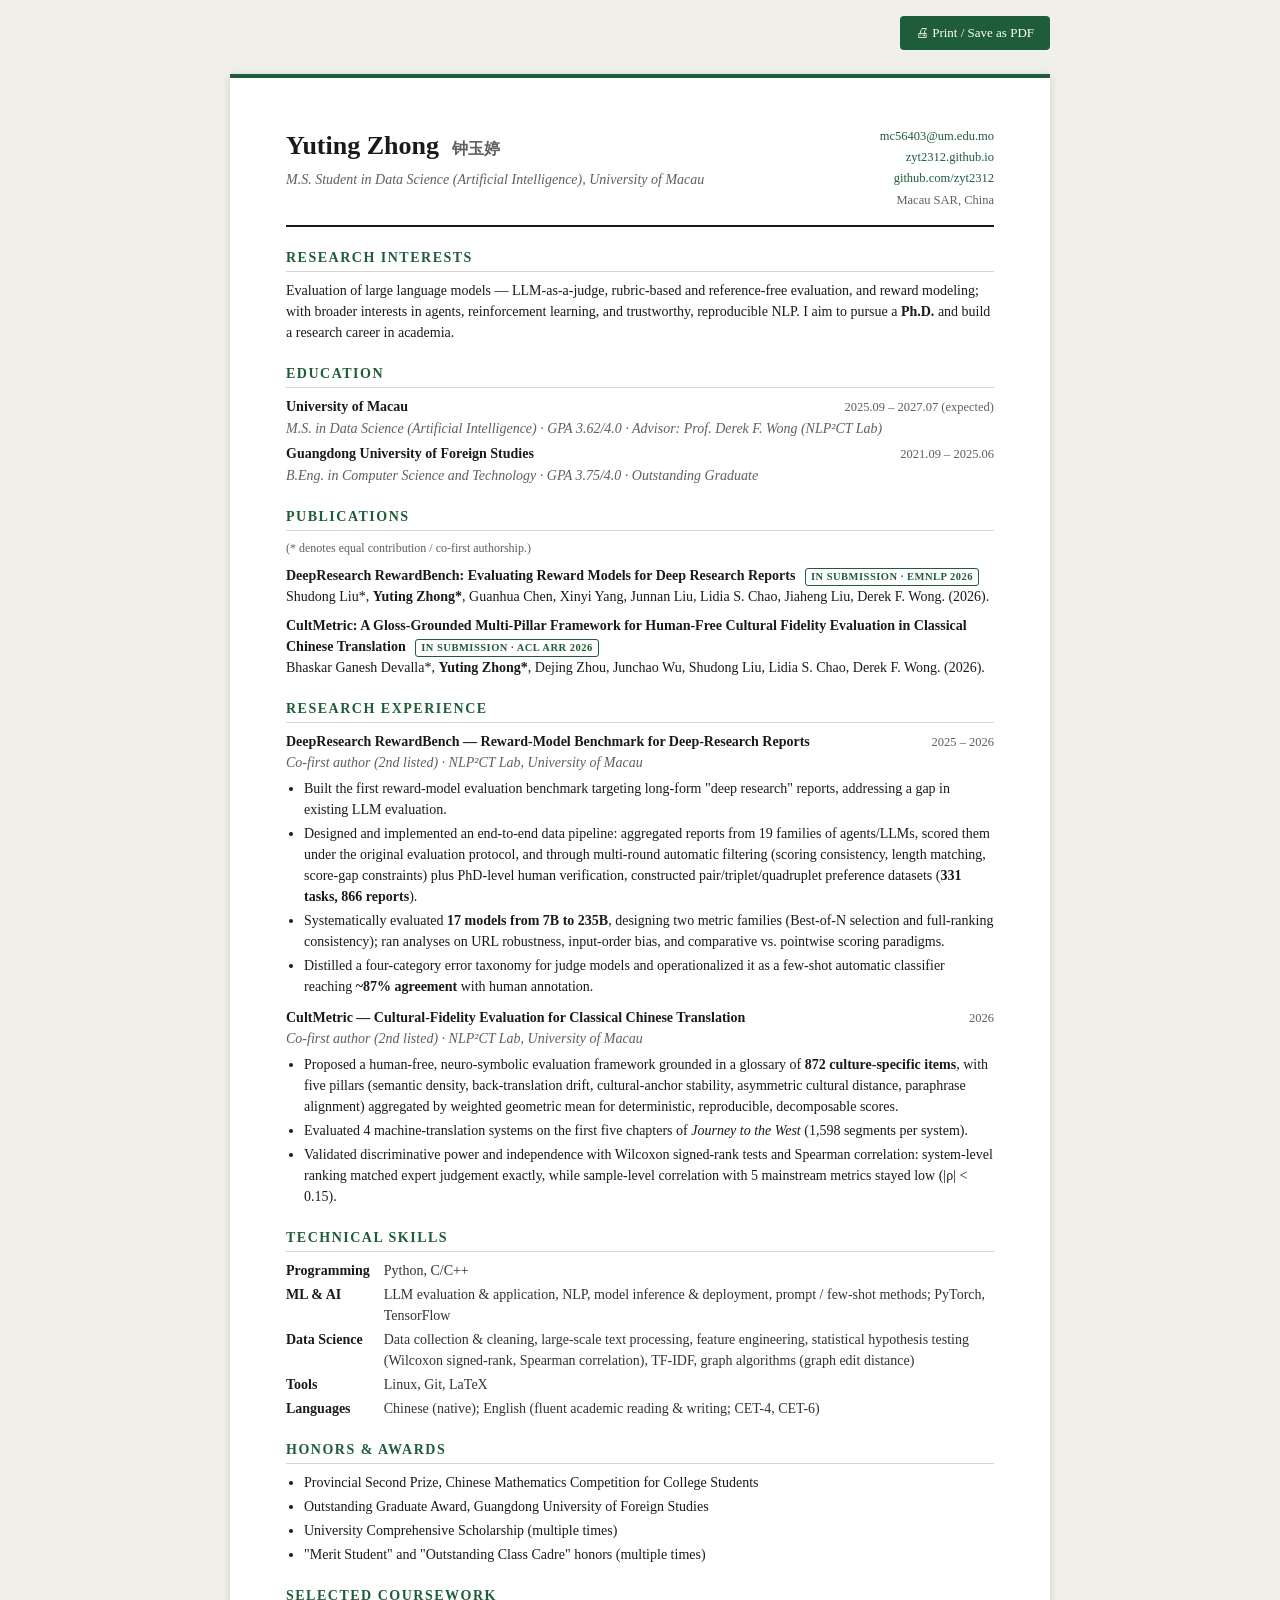
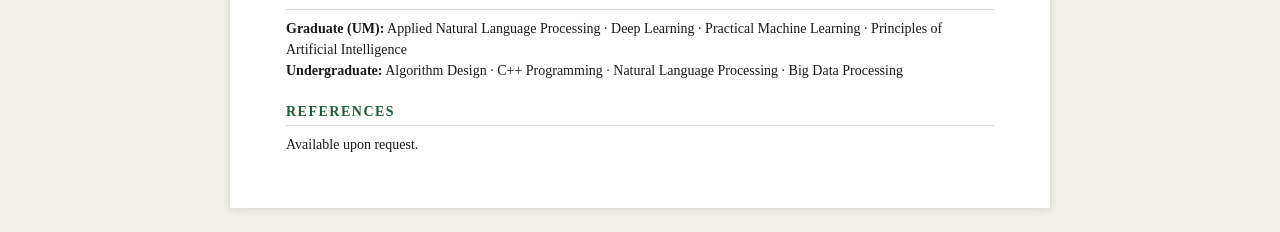
==== cv.html @ 1bb2ecb9 "Add academic CV page; enrich homepage with detailed research, honors, co-first authorship Co-Authore" ====
<!DOCTYPE html>
<html lang="en">
<head>
  <meta charset="UTF-8" />
  <meta name="viewport" content="width=device-width, initial-scale=1.0" />
  <title>Yuting Zhong — Curriculum Vitae</title>
  <style>
    :root{
      --ink:#1a1a1a; --muted:#5f5f5f; --accent:#1f5c3a; --rule:#d9d6cf; --bg:#ffffff;
    }
    *{box-sizing:border-box;}
    body{
      margin:0; background:#f0efe9; color:var(--ink);
      font-family:"Iowan Old Style","Palatino Linotype",Palatino,Georgia,"Songti SC",serif;
      line-height:1.5; font-size:14px;
    }
    .page{
      max-width:820px; margin:24px auto; background:var(--bg);
      padding:48px 56px; box-shadow:0 1px 8px rgba(0,0,0,.12);
      border-top:4px solid var(--accent);
    }
    /* print toolbar */
    .toolbar{max-width:820px; margin:16px auto 0; text-align:right;}
    .toolbar button{
      font:inherit; font-size:13px; cursor:pointer; background:var(--accent); color:#fff;
      border:0; border-radius:4px; padding:.45rem 1rem;
    }
    /* header */
    header{display:flex; justify-content:space-between; align-items:flex-start; gap:1rem;
           border-bottom:2px solid var(--ink); padding-bottom:14px; margin-bottom:18px;}
    h1{margin:0; font-size:26px; font-weight:600;}
    h1 .cn{font-size:16px; color:var(--muted); margin-left:.4rem;}
    .subtitle{margin:4px 0 0; color:var(--muted); font-style:italic;}
    .contact{text-align:right; font-size:12.5px; color:var(--muted); line-height:1.7; white-space:nowrap;}
    .contact a{color:var(--accent); text-decoration:none;}
    /* sections */
    h2{font-size:14px; letter-spacing:1.5px; text-transform:uppercase; color:var(--accent);
       margin:20px 0 8px; padding-bottom:3px; border-bottom:1px solid var(--rule);}
    .row{display:flex; justify-content:space-between; gap:1rem; align-items:baseline;}
    .row .date{color:var(--muted); font-size:12.5px; white-space:nowrap;}
    .inst{font-weight:600;}
    .sub{color:var(--muted); font-style:italic; margin:1px 0 4px;}
    ul{margin:5px 0 10px; padding-left:18px;}
    li{margin:3px 0;}
    .role{font-style:italic; color:var(--muted);}
    p{margin:5px 0;}
    .pub{margin:8px 0;}
    .pub .ptitle{font-weight:600;}
    .tag{display:inline-block; font-size:10.5px; letter-spacing:.5px; text-transform:uppercase;
         color:var(--accent); border:1px solid var(--accent); border-radius:3px; padding:0 5px; margin-left:6px;}
    .note{font-size:12px; color:var(--muted);}
    dl.skills{display:grid; grid-template-columns:max-content 1fr; gap:3px 14px; margin:6px 0;}
    dl.skills dt{font-weight:600;}
    dl.skills dd{margin:0; color:#333;}
    @media print{
      body{background:#fff;}
      .toolbar{display:none;}
      .page{box-shadow:none; margin:0; max-width:none; padding:0 6mm;}
      @page{margin:14mm;}
      a{color:var(--ink); text-decoration:none;}
    }
  </style>
</head>
<body>

  <div class="toolbar">
    <button onclick="window.print()">🖨 Print / Save as PDF</button>
  </div>

  <div class="page">

    <header>
      <div>
        <h1>Yuting Zhong <span class="cn">钟玉婷</span></h1>
        <p class="subtitle">M.S. Student in Data Science (Artificial Intelligence), University of Macau</p>
      </div>
      <div class="contact">
        <a href="mailto:mc56403@um.edu.mo">mc56403@um.edu.mo</a><br/>
        <a href="https://zyt2312.github.io">zyt2312.github.io</a><br/>
        <a href="https://github.com/zyt2312">github.com/zyt2312</a><br/>
        Macau SAR, China
      </div>
    </header>

    <h2>Research Interests</h2>
    <p>
      Evaluation of large language models — LLM-as-a-judge, rubric-based and reference-free
      evaluation, and reward modeling; with broader interests in agents, reinforcement learning,
      and trustworthy, reproducible NLP. I aim to pursue a <strong>Ph.D.</strong> and build a
      research career in academia.
    </p>

    <h2>Education</h2>
    <div class="row">
      <span class="inst">University of Macau</span>
      <span class="date">2025.09 – 2027.07 (expected)</span>
    </div>
    <div class="sub">M.S. in Data Science (Artificial Intelligence) · GPA 3.62/4.0 · Advisor: Prof. Derek F. Wong (NLP²CT Lab)</div>
    <div class="row">
      <span class="inst">Guangdong University of Foreign Studies</span>
      <span class="date">2021.09 – 2025.06</span>
    </div>
    <div class="sub">B.Eng. in Computer Science and Technology · GPA 3.75/4.0 · Outstanding Graduate</div>

    <h2>Publications</h2>
    <p class="note">(* denotes equal contribution / co-first authorship.)</p>
    <div class="pub">
      <div class="ptitle">DeepResearch RewardBench: Evaluating Reward Models for Deep Research Reports <span class="tag">In submission · EMNLP 2026</span></div>
      <div>Shudong Liu*, <strong>Yuting Zhong*</strong>, Guanhua Chen, Xinyi Yang, Junnan Liu, Lidia S. Chao, Jiaheng Liu, Derek F. Wong. (2026).</div>
    </div>
    <div class="pub">
      <div class="ptitle">CultMetric: A Gloss-Grounded Multi-Pillar Framework for Human-Free Cultural Fidelity Evaluation in Classical Chinese Translation <span class="tag">In submission · ACL ARR 2026</span></div>
      <div>Bhaskar Ganesh Devalla*, <strong>Yuting Zhong*</strong>, Dejing Zhou, Junchao Wu, Shudong Liu, Lidia S. Chao, Derek F. Wong. (2026).</div>
    </div>

    <h2>Research Experience</h2>

    <div class="row">
      <span class="inst">DeepResearch RewardBench — Reward-Model Benchmark for Deep-Research Reports</span>
      <span class="date">2025 – 2026</span>
    </div>
    <div class="role">Co-first author (2nd listed) · NLP²CT Lab, University of Macau</div>
    <ul>
      <li>Built the first reward-model evaluation benchmark targeting long-form "deep research" reports, addressing a gap in existing LLM evaluation.</li>
      <li>Designed and implemented an end-to-end data pipeline: aggregated reports from 19 families of agents/LLMs, scored them under the original evaluation protocol, and through multi-round automatic filtering (scoring consistency, length matching, score-gap constraints) plus PhD-level human verification, constructed pair/triplet/quadruplet preference datasets (<strong>331 tasks, 866 reports</strong>).</li>
      <li>Systematically evaluated <strong>17 models from 7B to 235B</strong>, designing two metric families (Best-of-N selection and full-ranking consistency); ran analyses on URL robustness, input-order bias, and comparative vs. pointwise scoring paradigms.</li>
      <li>Distilled a four-category error taxonomy for judge models and operationalized it as a few-shot automatic classifier reaching <strong>~87% agreement</strong> with human annotation.</li>
    </ul>

    <div class="row">
      <span class="inst">CultMetric — Cultural-Fidelity Evaluation for Classical Chinese Translation</span>
      <span class="date">2026</span>
    </div>
    <div class="role">Co-first author (2nd listed) · NLP²CT Lab, University of Macau</div>
    <ul>
      <li>Proposed a human-free, neuro-symbolic evaluation framework grounded in a glossary of <strong>872 culture-specific items</strong>, with five pillars (semantic density, back-translation drift, cultural-anchor stability, asymmetric cultural distance, paraphrase alignment) aggregated by weighted geometric mean for deterministic, reproducible, decomposable scores.</li>
      <li>Evaluated 4 machine-translation systems on the first five chapters of <em>Journey to the West</em> (1,598 segments per system).</li>
      <li>Validated discriminative power and independence with Wilcoxon signed-rank tests and Spearman correlation: system-level ranking matched expert judgement exactly, while sample-level correlation with 5 mainstream metrics stayed low (|ρ| &lt; 0.15).</li>
    </ul>

    <h2>Technical Skills</h2>
    <dl class="skills">
      <dt>Programming</dt><dd>Python, C/C++</dd>
      <dt>ML &amp; AI</dt><dd>LLM evaluation &amp; application, NLP, model inference &amp; deployment, prompt / few-shot methods; PyTorch, TensorFlow</dd>
      <dt>Data Science</dt><dd>Data collection &amp; cleaning, large-scale text processing, feature engineering, statistical hypothesis testing (Wilcoxon signed-rank, Spearman correlation), TF-IDF, graph algorithms (graph edit distance)</dd>
      <dt>Tools</dt><dd>Linux, Git, LaTeX</dd>
      <dt>Languages</dt><dd>Chinese (native); English (fluent academic reading &amp; writing; CET-4, CET-6)</dd>
    </dl>

    <h2>Honors &amp; Awards</h2>
    <ul>
      <li>Provincial Second Prize, Chinese Mathematics Competition for College Students</li>
      <li>Outstanding Graduate Award, Guangdong University of Foreign Studies</li>
      <li>University Comprehensive Scholarship (multiple times)</li>
      <li>"Merit Student" and "Outstanding Class Cadre" honors (multiple times)</li>
    </ul>

    <h2>Selected Coursework</h2>
    <p>
      <strong>Graduate (UM):</strong> Applied Natural Language Processing · Deep Learning · Practical Machine Learning · Principles of Artificial Intelligence<br/>
      <strong>Undergraduate:</strong> Algorithm Design · C++ Programming · Natural Language Processing · Big Data Processing
    </p>

    <h2>References</h2>
    <p>Available upon request.</p>

  </div>
</body>
</html>
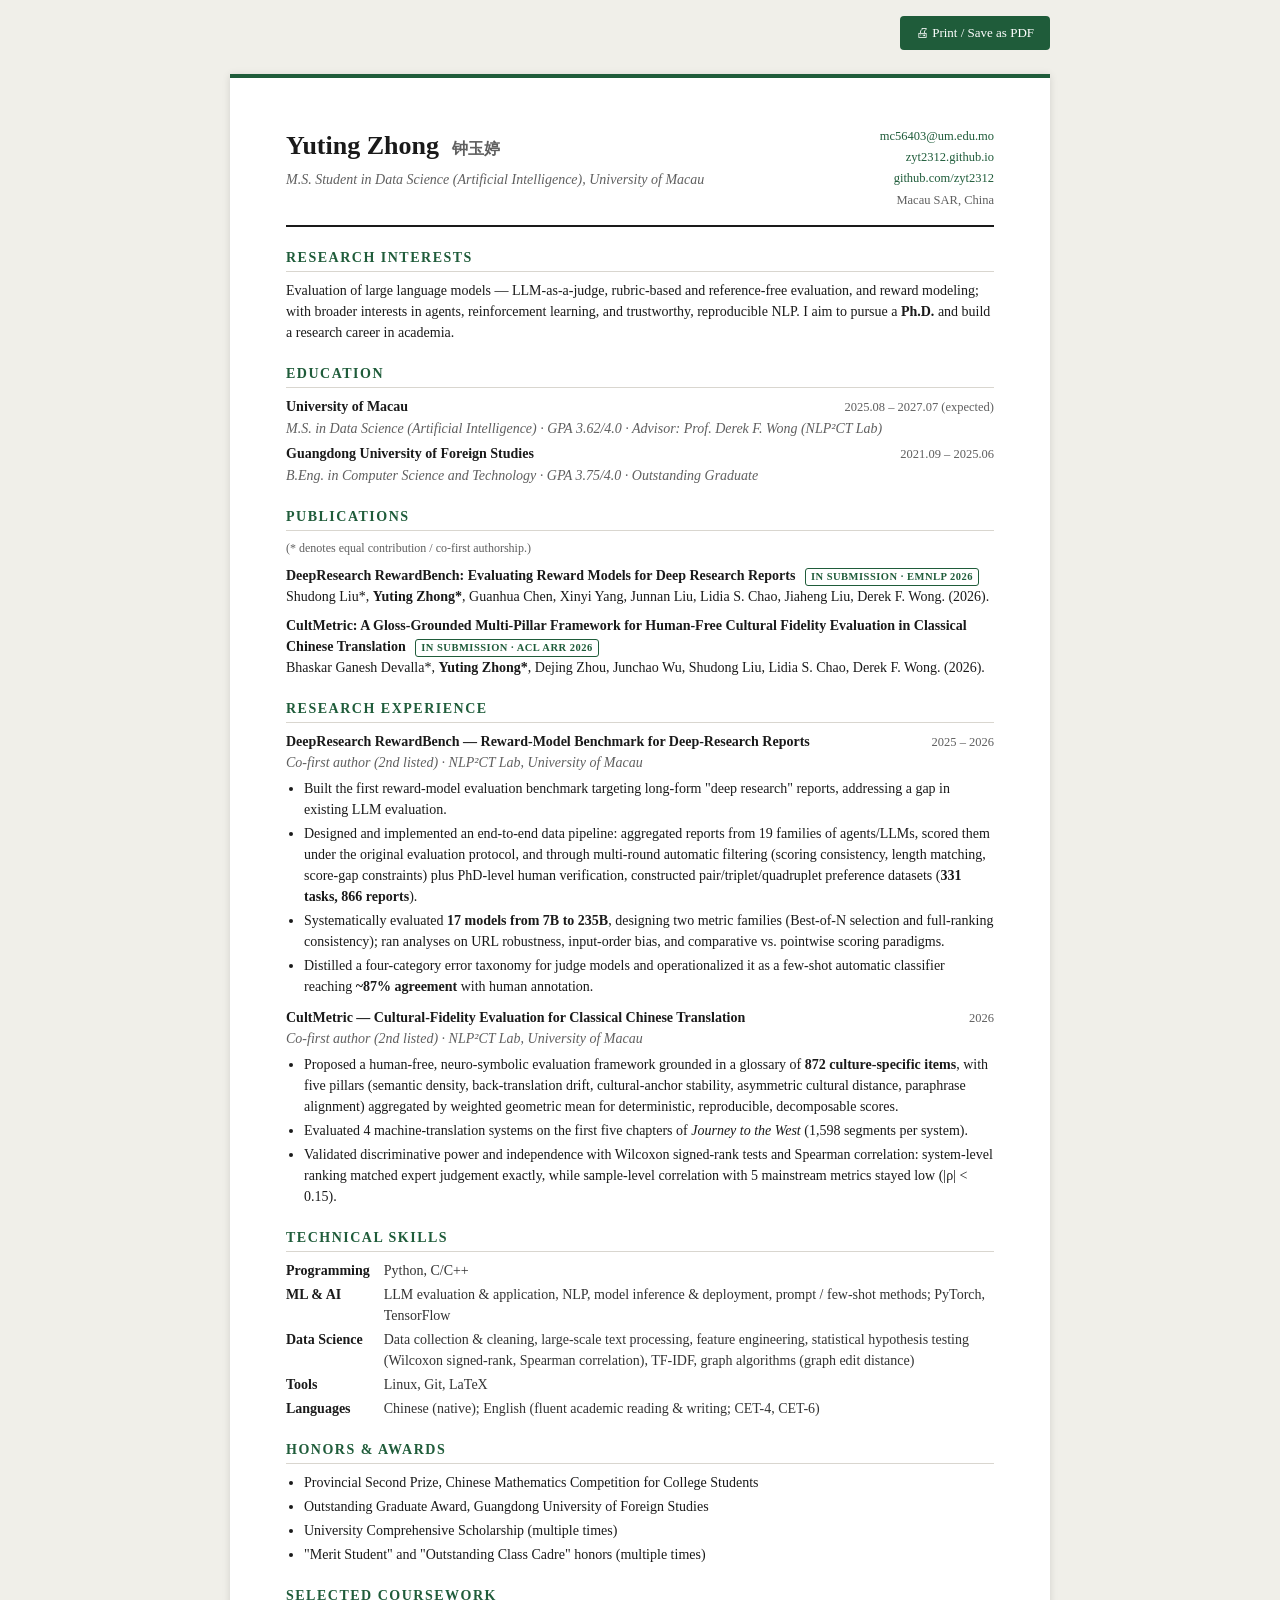
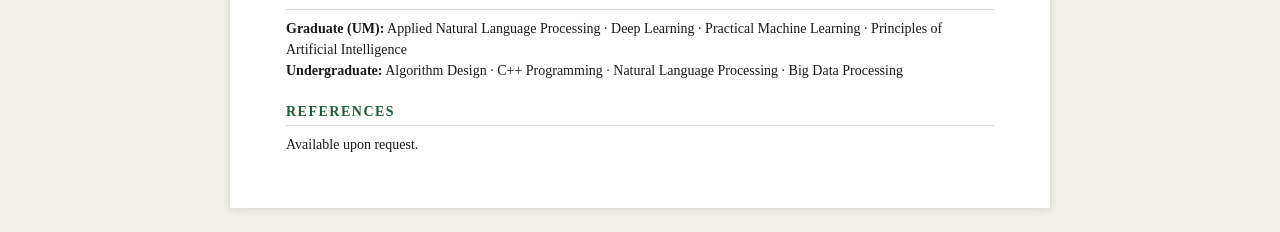
==== commit c8ab535d: "Unify MSc start to 2025.08; use Chinese mentor name in zh About Co-Authored-By: Claude Opus 4.8 <nor" ====
--- a/cv.html
+++ b/cv.html
@@ -93,7 +93,7 @@
     <h2>Education</h2>
     <div class="row">
       <span class="inst">University of Macau</span>
-      <span class="date">2025.09 – 2027.07 (expected)</span>
+      <span class="date">2025.08 – 2027.07 (expected)</span>
     </div>
     <div class="sub">M.S. in Data Science (Artificial Intelligence) · GPA 3.62/4.0 · Advisor: Prof. Derek F. Wong (NLP²CT Lab)</div>
     <div class="row">
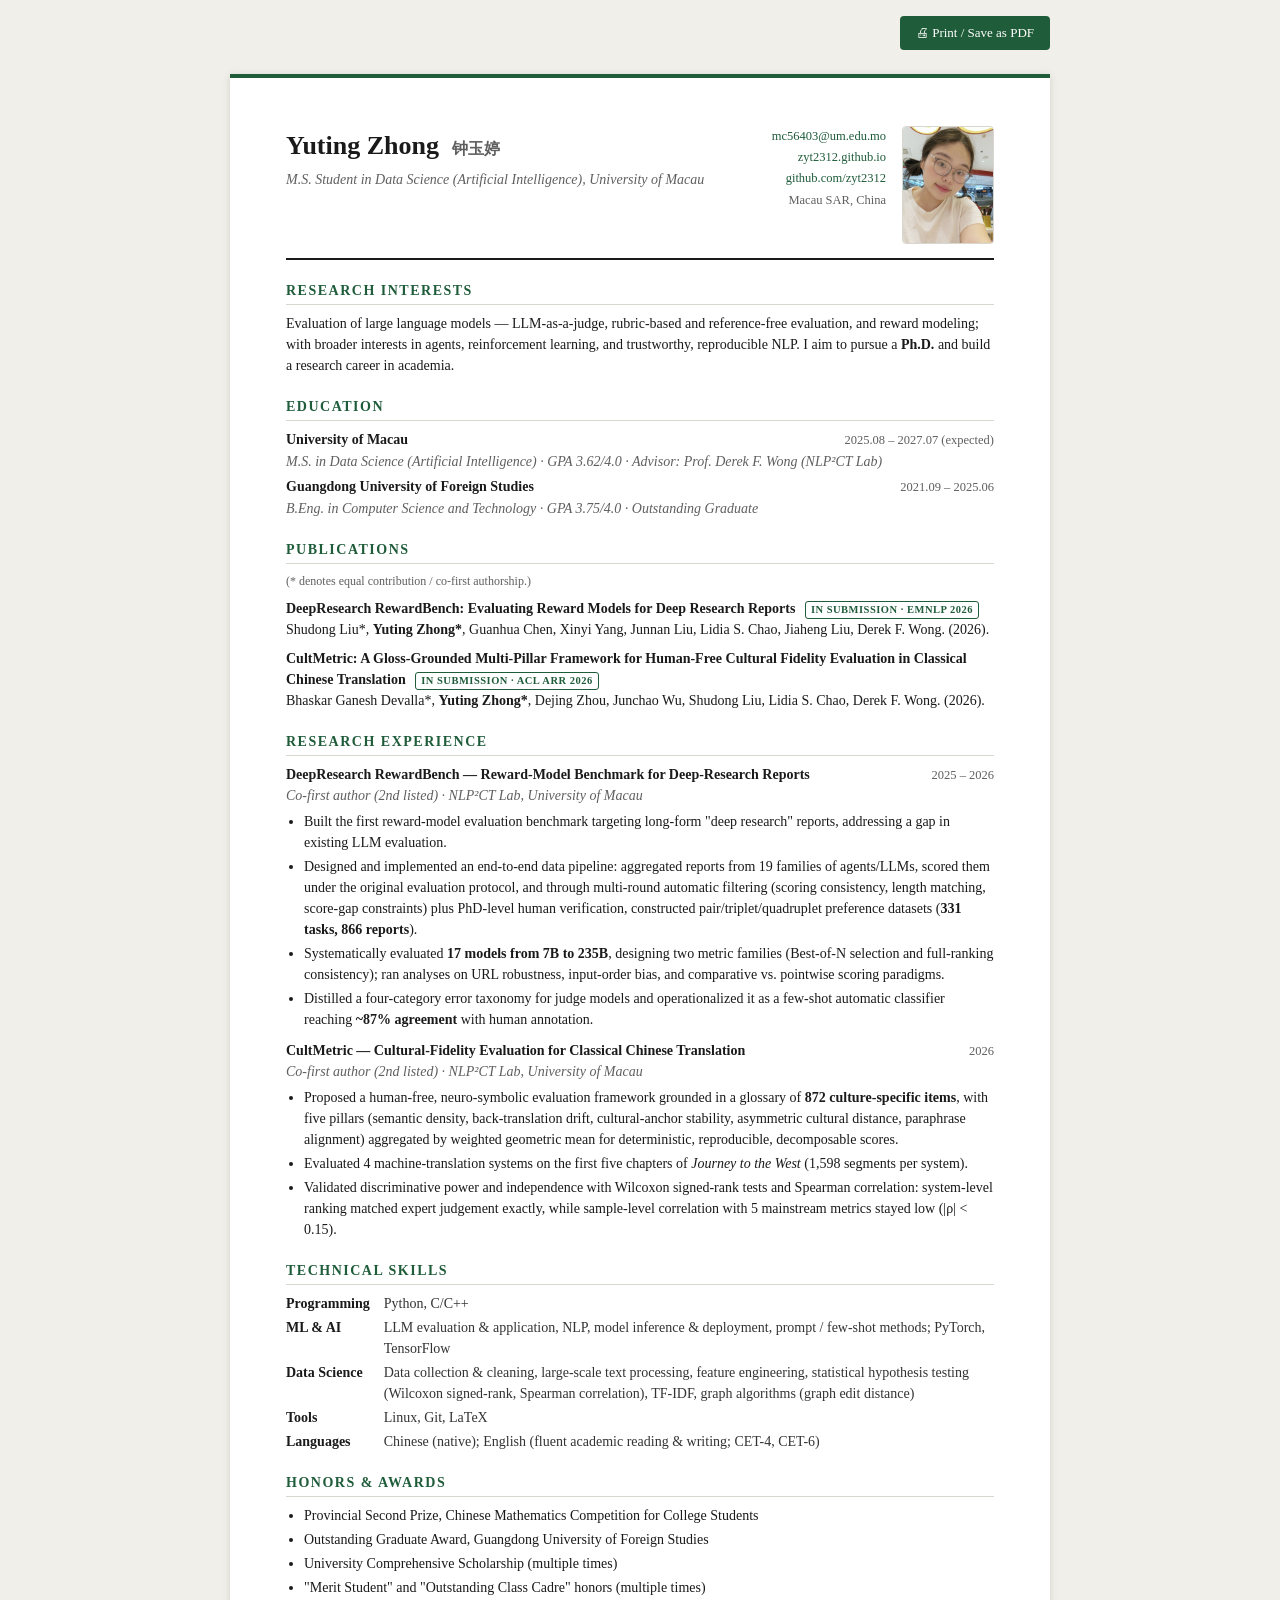
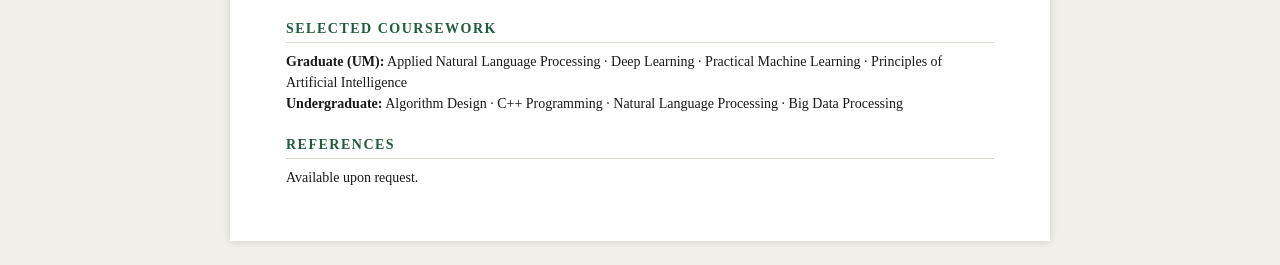
==== commit f8e74cb6: "Add photo to CV header Co-Authored-By: Claude Opus 4.8 <noreply@anthropic.com>" ====
--- a/cv.html
+++ b/cv.html
@@ -33,6 +33,8 @@
     .subtitle{margin:4px 0 0; color:var(--muted); font-style:italic;}
     .contact{text-align:right; font-size:12.5px; color:var(--muted); line-height:1.7; white-space:nowrap;}
     .contact a{color:var(--accent); text-decoration:none;}
+    .cv-photo{width:92px; height:118px; object-fit:cover; object-position:center 20%;
+              border-radius:4px; border:1px solid var(--rule); flex-shrink:0;}
     /* sections */
     h2{font-size:14px; letter-spacing:1.5px; text-transform:uppercase; color:var(--accent);
        margin:20px 0 8px; padding-bottom:3px; border-bottom:1px solid var(--rule);}
@@ -70,7 +72,7 @@
   <div class="page">
 
     <header>
-      <div>
+      <div style="flex:1">
         <h1>Yuting Zhong <span class="cn">钟玉婷</span></h1>
         <p class="subtitle">M.S. Student in Data Science (Artificial Intelligence), University of Macau</p>
       </div>
@@ -80,6 +82,7 @@
         <a href="https://github.com/zyt2312">github.com/zyt2312</a><br/>
         Macau SAR, China
       </div>
+      <img class="cv-photo" src="images/1.jpg" alt="Yuting Zhong" />
     </header>
 
     <h2>Research Interests</h2>
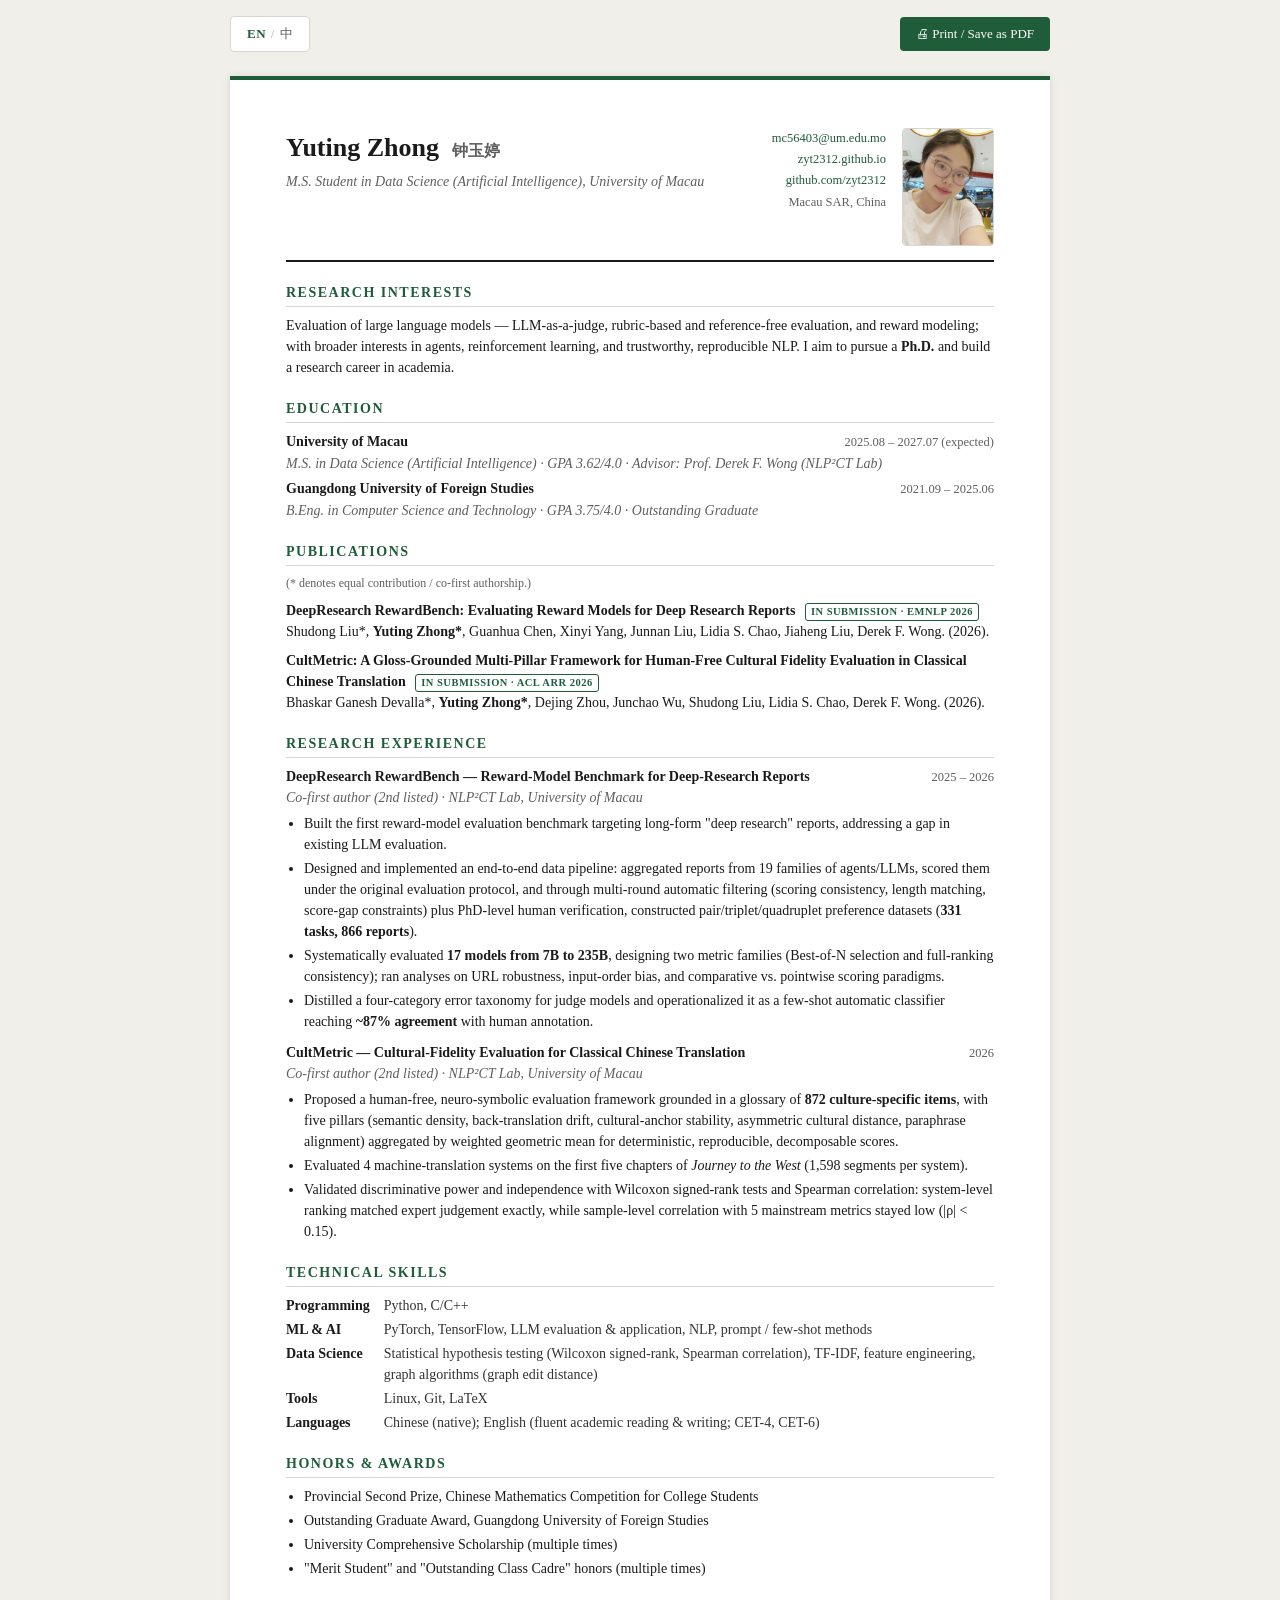
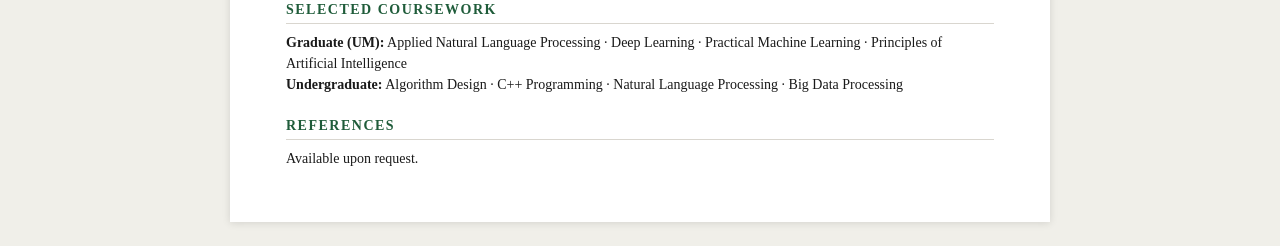
==== commit aed7eea1: "Make CV bilingual (EN/中), synced with site language Co-Authored-By: Claude Opus 4.8 <noreply@anthrop" ====
--- a/cv.html
+++ b/cv.html
@@ -3,7 +3,7 @@
 <head>
   <meta charset="UTF-8" />
   <meta name="viewport" content="width=device-width, initial-scale=1.0" />
-  <title>Yuting Zhong — Curriculum Vitae</title>
+  <title>Yuting Zhong 钟玉婷 — Curriculum Vitae</title>
   <style>
     :root{
       --ink:#1a1a1a; --muted:#5f5f5f; --accent:#1f5c3a; --rule:#d9d6cf; --bg:#ffffff;
@@ -14,17 +14,25 @@
       font-family:"Iowan Old Style","Palatino Linotype",Palatino,Georgia,"Songti SC",serif;
       line-height:1.5; font-size:14px;
     }
+    /* bilingual visibility */
+    body.lang-en .zh{display:none !important;}
+    body.lang-zh .en{display:none !important;}
+    .zh{font-family:"Songti SC","STSong","Noto Serif CJK SC",Georgia,serif;}
+
     .page{
       max-width:820px; margin:24px auto; background:var(--bg);
       padding:48px 56px; box-shadow:0 1px 8px rgba(0,0,0,.12);
       border-top:4px solid var(--accent);
     }
-    /* print toolbar */
-    .toolbar{max-width:820px; margin:16px auto 0; text-align:right;}
-    .toolbar button{
-      font:inherit; font-size:13px; cursor:pointer; background:var(--accent); color:#fff;
-      border:0; border-radius:4px; padding:.45rem 1rem;
-    }
+    /* toolbar */
+    .toolbar{max-width:820px; margin:16px auto 0; display:flex; justify-content:space-between; align-items:center;}
+    .toolbar button{font:inherit; font-size:13px; cursor:pointer; border-radius:4px; padding:.45rem 1rem; border:0;}
+    #print-btn{background:var(--accent); color:#fff;}
+    #lang-btn{background:#fff; color:var(--muted); border:1px solid var(--rule); letter-spacing:.5px;}
+    #lang-btn:hover{border-color:var(--accent); color:var(--accent);}
+    body.lang-en #lang-btn .opt-en, body.lang-zh #lang-btn .opt-zh{color:var(--accent); font-weight:600;}
+    #lang-btn .sep{margin:0 .3rem; opacity:.5;}
+
     /* header */
     header{display:flex; justify-content:space-between; align-items:flex-start; gap:1rem;
            border-bottom:2px solid var(--ink); padding-bottom:14px; margin-bottom:18px;}
@@ -63,10 +71,15 @@
     }
   </style>
 </head>
-<body>
+<body class="lang-en">
 
   <div class="toolbar">
-    <button onclick="window.print()">🖨 Print / Save as PDF</button>
+    <button id="lang-btn" type="button" aria-label="Switch language">
+      <span class="opt opt-en">EN</span><span class="sep">/</span><span class="opt opt-zh">中</span>
+    </button>
+    <button id="print-btn" onclick="window.print()">
+      <span class="en">🖨 Print / Save as PDF</span><span class="zh">🖨 打印 / 另存为 PDF</span>
+    </button>
   </div>
 
   <div class="page">
@@ -74,99 +87,163 @@
     <header>
       <div style="flex:1">
         <h1>Yuting Zhong <span class="cn">钟玉婷</span></h1>
-        <p class="subtitle">M.S. Student in Data Science (Artificial Intelligence), University of Macau</p>
+        <p class="subtitle">
+          <span class="en">M.S. Student in Data Science (Artificial Intelligence), University of Macau</span>
+          <span class="zh">澳门大学 · 数据科学(人工智能应用方向)硕士研究生</span>
+        </p>
       </div>
       <div class="contact">
         <a href="mailto:mc56403@um.edu.mo">mc56403@um.edu.mo</a><br/>
         <a href="https://zyt2312.github.io">zyt2312.github.io</a><br/>
         <a href="https://github.com/zyt2312">github.com/zyt2312</a><br/>
-        Macau SAR, China
+        <span class="en">Macau SAR, China</span><span class="zh">中国澳门特别行政区</span>
       </div>
       <img class="cv-photo" src="images/1.jpg" alt="Yuting Zhong" />
     </header>
 
-    <h2>Research Interests</h2>
-    <p>
+    <h2><span class="en">Research Interests</span><span class="zh">研究兴趣</span></h2>
+    <p class="en">
       Evaluation of large language models — LLM-as-a-judge, rubric-based and reference-free
       evaluation, and reward modeling; with broader interests in agents, reinforcement learning,
       and trustworthy, reproducible NLP. I aim to pursue a <strong>Ph.D.</strong> and build a
       research career in academia.
     </p>
-
-    <h2>Education</h2>
-    <div class="row">
-      <span class="inst">University of Macau</span>
-      <span class="date">2025.08 – 2027.07 (expected)</span>
-    </div>
-    <div class="sub">M.S. in Data Science (Artificial Intelligence) · GPA 3.62/4.0 · Advisor: Prof. Derek F. Wong (NLP²CT Lab)</div>
-    <div class="row">
-      <span class="inst">Guangdong University of Foreign Studies</span>
+    <p class="zh">
+      大语言模型评测 —— LLM-as-a-judge、基于评分细则与无参考评测、奖励模型;并对智能体、
+      强化学习以及可信、可复现的自然语言处理有广泛兴趣。我希望攻读<strong>博士学位</strong>,
+      在学术界长期从事研究。
+    </p>
+
+    <h2><span class="en">Education</span><span class="zh">教育背景</span></h2>
+    <div class="row">
+      <span class="inst"><span class="en">University of Macau</span><span class="zh">澳门大学</span></span>
+      <span class="date">2025.08 – 2027.07 <span class="en">(expected)</span><span class="zh">(预计)</span></span>
+    </div>
+    <div class="sub">
+      <span class="en">M.S. in Data Science (Artificial Intelligence) · GPA 3.62/4.0 · Advisor: Prof. Derek F. Wong (NLP²CT Lab)</span>
+      <span class="zh">理学硕士 · 数据科学(人工智能应用方向) · GPA 3.62/4.0 · 导师:Derek F. Wong 教授(NLP²CT 实验室)</span>
+    </div>
+    <div class="row">
+      <span class="inst"><span class="en">Guangdong University of Foreign Studies</span><span class="zh">广东外语外贸大学</span></span>
       <span class="date">2021.09 – 2025.06</span>
     </div>
-    <div class="sub">B.Eng. in Computer Science and Technology · GPA 3.75/4.0 · Outstanding Graduate</div>
-
-    <h2>Publications</h2>
-    <p class="note">(* denotes equal contribution / co-first authorship.)</p>
+    <div class="sub">
+      <span class="en">B.Eng. in Computer Science and Technology · GPA 3.75/4.0 · Outstanding Graduate</span>
+      <span class="zh">工学学士 · 计算机科学与技术 · GPA 3.75/4.0 · 优秀毕业生</span>
+    </div>
+
+    <h2><span class="en">Publications</span><span class="zh">论文成果</span></h2>
+    <p class="note"><span class="en">(* denotes equal contribution / co-first authorship.)</span><span class="zh">(* 表示同等贡献 / 共同第一作者。)</span></p>
     <div class="pub">
-      <div class="ptitle">DeepResearch RewardBench: Evaluating Reward Models for Deep Research Reports <span class="tag">In submission · EMNLP 2026</span></div>
+      <div class="ptitle">DeepResearch RewardBench: Evaluating Reward Models for Deep Research Reports <span class="tag"><span class="en">In submission · EMNLP 2026</span><span class="zh">投稿中 · EMNLP 2026</span></span></div>
       <div>Shudong Liu*, <strong>Yuting Zhong*</strong>, Guanhua Chen, Xinyi Yang, Junnan Liu, Lidia S. Chao, Jiaheng Liu, Derek F. Wong. (2026).</div>
     </div>
     <div class="pub">
-      <div class="ptitle">CultMetric: A Gloss-Grounded Multi-Pillar Framework for Human-Free Cultural Fidelity Evaluation in Classical Chinese Translation <span class="tag">In submission · ACL ARR 2026</span></div>
+      <div class="ptitle">CultMetric: A Gloss-Grounded Multi-Pillar Framework for Human-Free Cultural Fidelity Evaluation in Classical Chinese Translation <span class="tag"><span class="en">In submission · ACL ARR 2026</span><span class="zh">投稿中 · ACL ARR 2026</span></span></div>
       <div>Bhaskar Ganesh Devalla*, <strong>Yuting Zhong*</strong>, Dejing Zhou, Junchao Wu, Shudong Liu, Lidia S. Chao, Derek F. Wong. (2026).</div>
     </div>
 
-    <h2>Research Experience</h2>
-
-    <div class="row">
-      <span class="inst">DeepResearch RewardBench — Reward-Model Benchmark for Deep-Research Reports</span>
+    <h2><span class="en">Research Experience</span><span class="zh">科研经历</span></h2>
+
+    <div class="row">
+      <span class="inst">
+        <span class="en">DeepResearch RewardBench — Reward-Model Benchmark for Deep-Research Reports</span>
+        <span class="zh">DeepResearch RewardBench —— 深度研究报告奖励模型评测基准</span>
+      </span>
       <span class="date">2025 – 2026</span>
     </div>
-    <div class="role">Co-first author (2nd listed) · NLP²CT Lab, University of Macau</div>
-    <ul>
+    <div class="role"><span class="en">Co-first author (2nd listed) · NLP²CT Lab, University of Macau</span><span class="zh">共同第一作者(排名第 2) · NLP²CT 实验室,澳门大学</span></div>
+    <ul class="en">
       <li>Built the first reward-model evaluation benchmark targeting long-form "deep research" reports, addressing a gap in existing LLM evaluation.</li>
       <li>Designed and implemented an end-to-end data pipeline: aggregated reports from 19 families of agents/LLMs, scored them under the original evaluation protocol, and through multi-round automatic filtering (scoring consistency, length matching, score-gap constraints) plus PhD-level human verification, constructed pair/triplet/quadruplet preference datasets (<strong>331 tasks, 866 reports</strong>).</li>
       <li>Systematically evaluated <strong>17 models from 7B to 235B</strong>, designing two metric families (Best-of-N selection and full-ranking consistency); ran analyses on URL robustness, input-order bias, and comparative vs. pointwise scoring paradigms.</li>
       <li>Distilled a four-category error taxonomy for judge models and operationalized it as a few-shot automatic classifier reaching <strong>~87% agreement</strong> with human annotation.</li>
     </ul>
-
-    <div class="row">
-      <span class="inst">CultMetric — Cultural-Fidelity Evaluation for Classical Chinese Translation</span>
+    <ul class="zh">
+      <li>面向大模型自主"深度研究"场景,构建首个针对长篇研究报告的奖励模型评测基准,填补现有评测在该领域的空白。</li>
+      <li>设计并实现端到端数据构建流水线:聚合 19 个家族智能体 / 大模型生成的报告,依据原始评测协议打分,经"评分一致性—长度相近—分差约束"多轮自动过滤与博士级人工校验,构建 pair/triplet/quadruplet 三类偏好数据集(<strong>331 项任务、866 份报告</strong>)。</li>
+      <li>系统评测 <strong>17 个 7B–235B 规模模型</strong>,设计 Best-of-N 选择与全排序一致性两类指标,并完成 URL 鲁棒性、输入顺序偏差、对比式 vs. 打分式范式等多维度实验分析。</li>
+      <li>提炼裁判模型四类错误归因体系,并落地为 few-shot 自动分类器,与人工标注一致率<strong>约 87%</strong>。</li>
+    </ul>
+
+    <div class="row">
+      <span class="inst">
+        <span class="en">CultMetric — Cultural-Fidelity Evaluation for Classical Chinese Translation</span>
+        <span class="zh">CultMetric —— 古汉语翻译文化保真度自动评测框架</span>
+      </span>
       <span class="date">2026</span>
     </div>
-    <div class="role">Co-first author (2nd listed) · NLP²CT Lab, University of Macau</div>
-    <ul>
+    <div class="role"><span class="en">Co-first author (2nd listed) · NLP²CT Lab, University of Macau</span><span class="zh">共同第一作者(排名第 2) · NLP²CT 实验室,澳门大学</span></div>
+    <ul class="en">
       <li>Proposed a human-free, neuro-symbolic evaluation framework grounded in a glossary of <strong>872 culture-specific items</strong>, with five pillars (semantic density, back-translation drift, cultural-anchor stability, asymmetric cultural distance, paraphrase alignment) aggregated by weighted geometric mean for deterministic, reproducible, decomposable scores.</li>
       <li>Evaluated 4 machine-translation systems on the first five chapters of <em>Journey to the West</em> (1,598 segments per system).</li>
       <li>Validated discriminative power and independence with Wilcoxon signed-rank tests and Spearman correlation: system-level ranking matched expert judgement exactly, while sample-level correlation with 5 mainstream metrics stayed low (|ρ| &lt; 0.15).</li>
     </ul>
-
-    <h2>Technical Skills</h2>
+    <ul class="zh">
+      <li>提出完全无需人工打分的"神经符号"评测框架,以 <strong>872 条文化专有项</strong>词表为符号化知识底座,设计五支柱指标(语义密度、回译漂移、文化锚点稳定性、非对称文化距离、释义对齐),经加权几何平均聚合,保证结果确定、可复现、可分解。</li>
+      <li>在《西游记》前五回、每系统 1,598 段语料上评测 4 个机器翻译系统。</li>
+      <li>结合 Wilcoxon 符号秩检验与 Spearman 相关性分析验证指标判别力与独立性(系统级排序与专家完全一致,与 5 个主流指标样本级相关性 |ρ| &lt; 0.15)。</li>
+    </ul>
+
+    <h2><span class="en">Technical Skills</span><span class="zh">专业技能</span></h2>
     <dl class="skills">
-      <dt>Programming</dt><dd>Python, C/C++</dd>
-      <dt>ML &amp; AI</dt><dd>LLM evaluation &amp; application, NLP, model inference &amp; deployment, prompt / few-shot methods; PyTorch, TensorFlow</dd>
-      <dt>Data Science</dt><dd>Data collection &amp; cleaning, large-scale text processing, feature engineering, statistical hypothesis testing (Wilcoxon signed-rank, Spearman correlation), TF-IDF, graph algorithms (graph edit distance)</dd>
-      <dt>Tools</dt><dd>Linux, Git, LaTeX</dd>
-      <dt>Languages</dt><dd>Chinese (native); English (fluent academic reading &amp; writing; CET-4, CET-6)</dd>
+      <dt><span class="en">Programming</span><span class="zh">编程语言</span></dt>
+      <dd>Python, C/C++</dd>
+      <dt><span class="en">ML &amp; AI</span><span class="zh">机器学习与 AI</span></dt>
+      <dd><span class="en">PyTorch, TensorFlow, LLM evaluation &amp; application, NLP, prompt / few-shot methods</span><span class="zh">PyTorch、TensorFlow、大语言模型评测与应用、自然语言处理、Prompt / Few-shot 方法</span></dd>
+      <dt><span class="en">Data Science</span><span class="zh">数据科学</span></dt>
+      <dd><span class="en">Statistical hypothesis testing (Wilcoxon signed-rank, Spearman correlation), TF-IDF, feature engineering, graph algorithms (graph edit distance)</span><span class="zh">统计假设检验(Wilcoxon 符号秩、Spearman 相关性)、TF-IDF、特征工程、图算法(图编辑距离)</span></dd>
+      <dt><span class="en">Tools</span><span class="zh">工程工具</span></dt>
+      <dd>Linux, Git, LaTeX</dd>
+      <dt><span class="en">Languages</span><span class="zh">语言能力</span></dt>
+      <dd><span class="en">Chinese (native); English (fluent academic reading &amp; writing; CET-4, CET-6)</span><span class="zh">中文(母语);英文(学术读写流利;CET-4、CET-6)</span></dd>
     </dl>
 
-    <h2>Honors &amp; Awards</h2>
-    <ul>
+    <h2><span class="en">Honors &amp; Awards</span><span class="zh">荣誉奖项</span></h2>
+    <ul class="en">
       <li>Provincial Second Prize, Chinese Mathematics Competition for College Students</li>
       <li>Outstanding Graduate Award, Guangdong University of Foreign Studies</li>
       <li>University Comprehensive Scholarship (multiple times)</li>
       <li>"Merit Student" and "Outstanding Class Cadre" honors (multiple times)</li>
     </ul>
-
-    <h2>Selected Coursework</h2>
-    <p>
+    <ul class="zh">
+      <li>全国大学生数学竞赛 省级二等奖</li>
+      <li>广东外语外贸大学 优秀毕业生</li>
+      <li>大学综合奖学金(多次)</li>
+      <li>校级"三好学生"、"优秀班干部"等荣誉称号(多次)</li>
+    </ul>
+
+    <h2><span class="en">Selected Coursework</span><span class="zh">相关课程</span></h2>
+    <p class="en">
       <strong>Graduate (UM):</strong> Applied Natural Language Processing · Deep Learning · Practical Machine Learning · Principles of Artificial Intelligence<br/>
       <strong>Undergraduate:</strong> Algorithm Design · C++ Programming · Natural Language Processing · Big Data Processing
     </p>
-
-    <h2>References</h2>
-    <p>Available upon request.</p>
+    <p class="zh">
+      <strong>研究生(澳大):</strong> 应用自然语言处理 · 深度学习 · 实用机器学习 · 人工智能原理<br/>
+      <strong>本科:</strong> 算法设计 · C++ 程序设计 · 自然语言处理 · 大数据处理技术
+    </p>
+
+    <h2><span class="en">References</span><span class="zh">推荐人</span></h2>
+    <p><span class="en">Available upon request.</span><span class="zh">可应要求提供。</span></p>
 
   </div>
+
+  <script>
+    // Share the same language choice as the homepage (localStorage key "site-lang").
+    (function(){
+      var KEY="site-lang", body=document.body;
+      function apply(l){
+        body.classList.remove("lang-en","lang-zh");
+        body.classList.add(l==="zh"?"lang-zh":"lang-en");
+        document.documentElement.lang = l==="zh"?"zh":"en";
+      }
+      var saved=null; try{saved=localStorage.getItem(KEY);}catch(e){}
+      apply(saved || (navigator.language && navigator.language.indexOf("zh")===0 ? "zh":"en"));
+      document.getElementById("lang-btn").addEventListener("click",function(){
+        var next = body.classList.contains("lang-zh")?"en":"zh";
+        apply(next); try{localStorage.setItem(KEY,next);}catch(e){}
+      });
+    })();
+  </script>
 </body>
 </html>
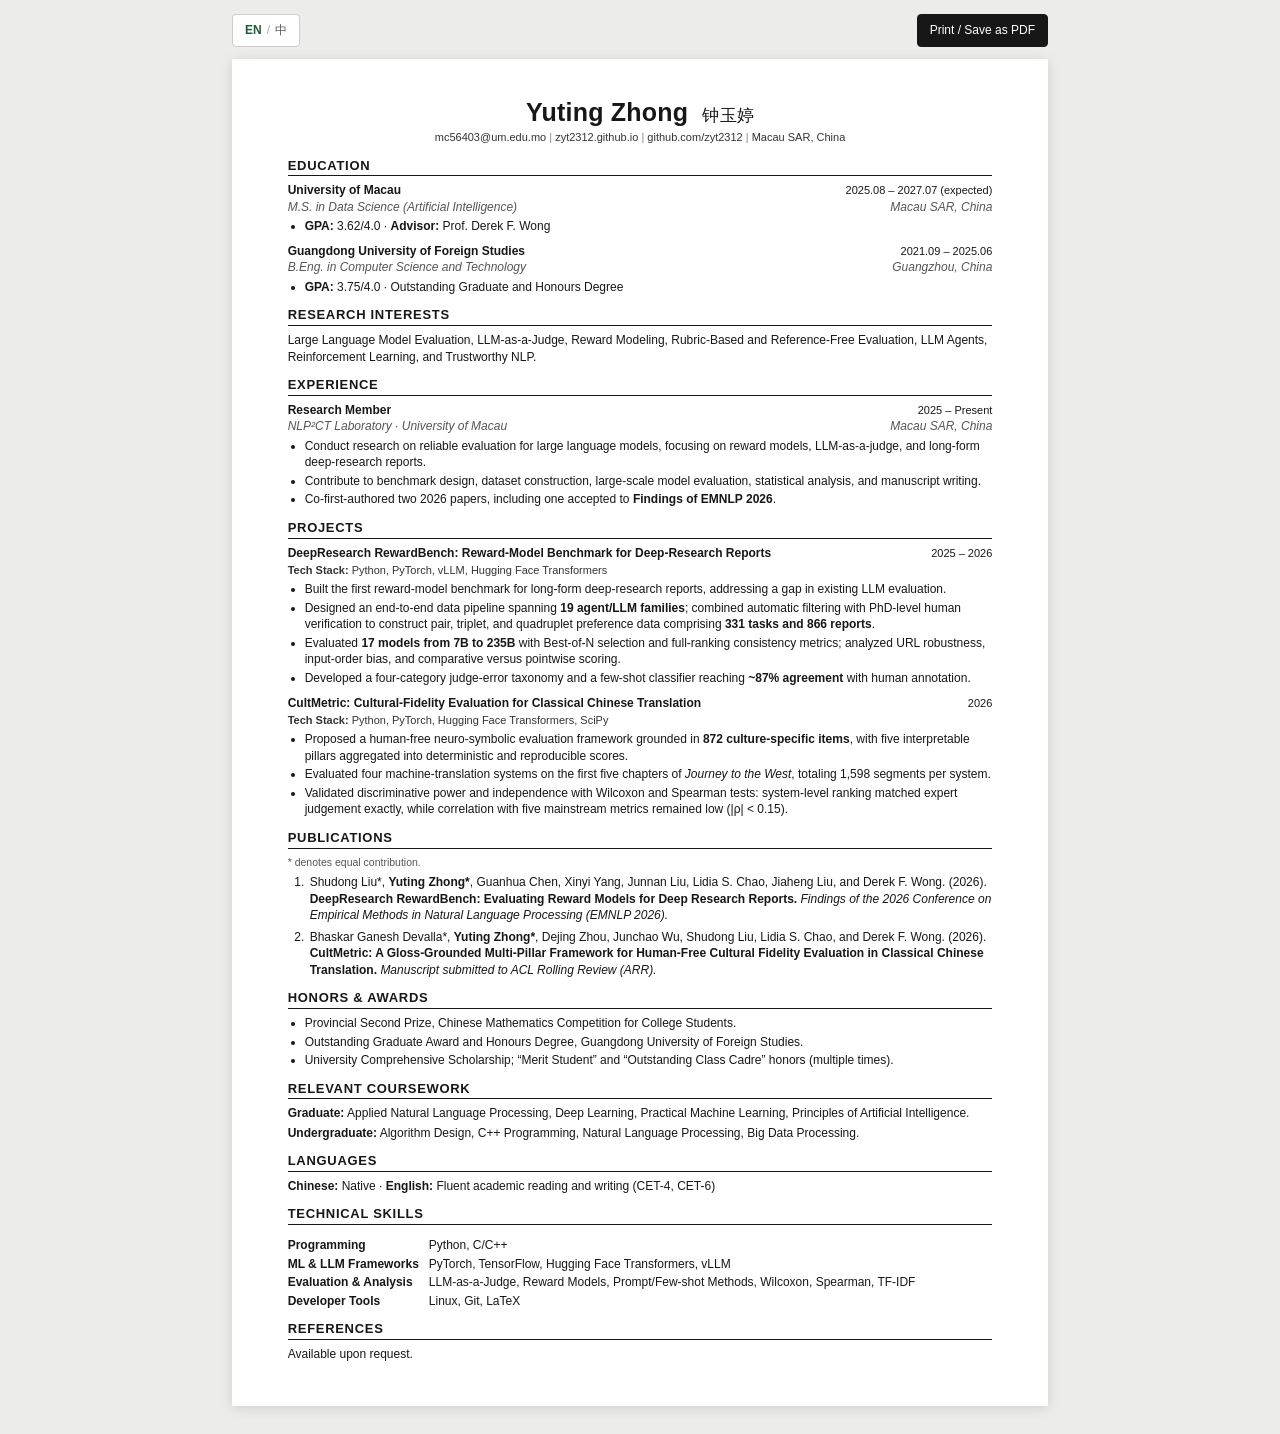
==== commit a294704b: "Update publication status and add resume" ====
--- a/cv.html
+++ b/cv.html
@@ -3,247 +3,11 @@
 <head>
   <meta charset="UTF-8" />
   <meta name="viewport" content="width=device-width, initial-scale=1.0" />
-  <title>Yuting Zhong 钟玉婷 — Curriculum Vitae</title>
-  <style>
-    :root{
-      --ink:#1a1a1a; --muted:#5f5f5f; --accent:#1f5c3a; --rule:#d9d6cf; --bg:#ffffff;
-    }
-    *{box-sizing:border-box;}
-    body{
-      margin:0; background:#f0efe9; color:var(--ink);
-      font-family:"Iowan Old Style","Palatino Linotype",Palatino,Georgia,"Songti SC",serif;
-      line-height:1.5; font-size:14px;
-    }
-    /* bilingual visibility */
-    body.lang-en .zh{display:none !important;}
-    body.lang-zh .en{display:none !important;}
-    .zh{font-family:"Songti SC","STSong","Noto Serif CJK SC",Georgia,serif;}
-
-    .page{
-      max-width:820px; margin:24px auto; background:var(--bg);
-      padding:48px 56px; box-shadow:0 1px 8px rgba(0,0,0,.12);
-      border-top:4px solid var(--accent);
-    }
-    /* toolbar */
-    .toolbar{max-width:820px; margin:16px auto 0; display:flex; justify-content:space-between; align-items:center;}
-    .toolbar button{font:inherit; font-size:13px; cursor:pointer; border-radius:4px; padding:.45rem 1rem; border:0;}
-    #print-btn{background:var(--accent); color:#fff;}
-    #lang-btn{background:#fff; color:var(--muted); border:1px solid var(--rule); letter-spacing:.5px;}
-    #lang-btn:hover{border-color:var(--accent); color:var(--accent);}
-    body.lang-en #lang-btn .opt-en, body.lang-zh #lang-btn .opt-zh{color:var(--accent); font-weight:600;}
-    #lang-btn .sep{margin:0 .3rem; opacity:.5;}
-
-    /* header */
-    header{display:flex; justify-content:space-between; align-items:flex-start; gap:1rem;
-           border-bottom:2px solid var(--ink); padding-bottom:14px; margin-bottom:18px;}
-    h1{margin:0; font-size:26px; font-weight:600;}
-    h1 .cn{font-size:16px; color:var(--muted); margin-left:.4rem;}
-    .subtitle{margin:4px 0 0; color:var(--muted); font-style:italic;}
-    .contact{text-align:right; font-size:12.5px; color:var(--muted); line-height:1.7; white-space:nowrap;}
-    .contact a{color:var(--accent); text-decoration:none;}
-    .cv-photo{width:92px; height:118px; object-fit:cover; object-position:center 20%;
-              border-radius:4px; border:1px solid var(--rule); flex-shrink:0;}
-    /* sections */
-    h2{font-size:14px; letter-spacing:1.5px; text-transform:uppercase; color:var(--accent);
-       margin:20px 0 8px; padding-bottom:3px; border-bottom:1px solid var(--rule);}
-    .row{display:flex; justify-content:space-between; gap:1rem; align-items:baseline;}
-    .row .date{color:var(--muted); font-size:12.5px; white-space:nowrap;}
-    .inst{font-weight:600;}
-    .sub{color:var(--muted); font-style:italic; margin:1px 0 4px;}
-    ul{margin:5px 0 10px; padding-left:18px;}
-    li{margin:3px 0;}
-    .role{font-style:italic; color:var(--muted);}
-    p{margin:5px 0;}
-    .pub{margin:8px 0;}
-    .pub .ptitle{font-weight:600;}
-    .tag{display:inline-block; font-size:10.5px; letter-spacing:.5px; text-transform:uppercase;
-         color:var(--accent); border:1px solid var(--accent); border-radius:3px; padding:0 5px; margin-left:6px;}
-    .note{font-size:12px; color:var(--muted);}
-    dl.skills{display:grid; grid-template-columns:max-content 1fr; gap:3px 14px; margin:6px 0;}
-    dl.skills dt{font-weight:600;}
-    dl.skills dd{margin:0; color:#333;}
-    @media print{
-      body{background:#fff;}
-      .toolbar{display:none;}
-      .page{box-shadow:none; margin:0; max-width:none; padding:0 6mm;}
-      @page{margin:14mm;}
-      a{color:var(--ink); text-decoration:none;}
-    }
-  </style>
+  <meta http-equiv="refresh" content="0; url=resume.html" />
+  <link rel="canonical" href="https://zyt2312.github.io/resume.html" />
+  <title>Yuting Zhong — Resume</title>
 </head>
-<body class="lang-en">
-
-  <div class="toolbar">
-    <button id="lang-btn" type="button" aria-label="Switch language">
-      <span class="opt opt-en">EN</span><span class="sep">/</span><span class="opt opt-zh">中</span>
-    </button>
-    <button id="print-btn" onclick="window.print()">
-      <span class="en">🖨 Print / Save as PDF</span><span class="zh">🖨 打印 / 另存为 PDF</span>
-    </button>
-  </div>
-
-  <div class="page">
-
-    <header>
-      <div style="flex:1">
-        <h1>Yuting Zhong <span class="cn">钟玉婷</span></h1>
-        <p class="subtitle">
-          <span class="en">M.S. Student in Data Science (Artificial Intelligence), University of Macau</span>
-          <span class="zh">澳门大学 · 数据科学(人工智能应用方向)硕士研究生</span>
-        </p>
-      </div>
-      <div class="contact">
-        <a href="mailto:mc56403@um.edu.mo">mc56403@um.edu.mo</a><br/>
-        <a href="https://zyt2312.github.io">zyt2312.github.io</a><br/>
-        <a href="https://github.com/zyt2312">github.com/zyt2312</a><br/>
-        <span class="en">Macau SAR, China</span><span class="zh">中国澳门特别行政区</span>
-      </div>
-      <img class="cv-photo" src="images/1.jpg" alt="Yuting Zhong" />
-    </header>
-
-    <h2><span class="en">Research Interests</span><span class="zh">研究兴趣</span></h2>
-    <p class="en">
-      Evaluation of large language models — LLM-as-a-judge, rubric-based and reference-free
-      evaluation, and reward modeling; with broader interests in agents, reinforcement learning,
-      and trustworthy, reproducible NLP. I aim to pursue a <strong>Ph.D.</strong> and build a
-      research career in academia.
-    </p>
-    <p class="zh">
-      大语言模型评测 —— LLM-as-a-judge、基于评分细则与无参考评测、奖励模型;并对智能体、
-      强化学习以及可信、可复现的自然语言处理有广泛兴趣。我希望攻读<strong>博士学位</strong>,
-      在学术界长期从事研究。
-    </p>
-
-    <h2><span class="en">Education</span><span class="zh">教育背景</span></h2>
-    <div class="row">
-      <span class="inst"><span class="en">University of Macau</span><span class="zh">澳门大学</span></span>
-      <span class="date">2025.08 – 2027.07 <span class="en">(expected)</span><span class="zh">(预计)</span></span>
-    </div>
-    <div class="sub">
-      <span class="en">M.S. in Data Science (Artificial Intelligence) · GPA 3.62/4.0 · Advisor: Prof. Derek F. Wong (NLP²CT Lab)</span>
-      <span class="zh">理学硕士 · 数据科学(人工智能应用方向) · GPA 3.62/4.0 · 导师:Derek F. Wong 教授(NLP²CT 实验室)</span>
-    </div>
-    <div class="row">
-      <span class="inst"><span class="en">Guangdong University of Foreign Studies</span><span class="zh">广东外语外贸大学</span></span>
-      <span class="date">2021.09 – 2025.06</span>
-    </div>
-    <div class="sub">
-      <span class="en">B.Eng. in Computer Science and Technology · GPA 3.75/4.0 · Outstanding Graduate</span>
-      <span class="zh">工学学士 · 计算机科学与技术 · GPA 3.75/4.0 · 优秀毕业生</span>
-    </div>
-
-    <h2><span class="en">Publications</span><span class="zh">论文成果</span></h2>
-    <p class="note"><span class="en">(* denotes equal contribution / co-first authorship.)</span><span class="zh">(* 表示同等贡献 / 共同第一作者。)</span></p>
-    <div class="pub">
-      <div class="ptitle">DeepResearch RewardBench: Evaluating Reward Models for Deep Research Reports <span class="tag"><span class="en">In submission · EMNLP 2026</span><span class="zh">投稿中 · EMNLP 2026</span></span></div>
-      <div>Shudong Liu*, <strong>Yuting Zhong*</strong>, Guanhua Chen, Xinyi Yang, Junnan Liu, Lidia S. Chao, Jiaheng Liu, Derek F. Wong. (2026).</div>
-    </div>
-    <div class="pub">
-      <div class="ptitle">CultMetric: A Gloss-Grounded Multi-Pillar Framework for Human-Free Cultural Fidelity Evaluation in Classical Chinese Translation <span class="tag"><span class="en">In submission · ACL ARR 2026</span><span class="zh">投稿中 · ACL ARR 2026</span></span></div>
-      <div>Bhaskar Ganesh Devalla*, <strong>Yuting Zhong*</strong>, Dejing Zhou, Junchao Wu, Shudong Liu, Lidia S. Chao, Derek F. Wong. (2026).</div>
-    </div>
-
-    <h2><span class="en">Research Experience</span><span class="zh">科研经历</span></h2>
-
-    <div class="row">
-      <span class="inst">
-        <span class="en">DeepResearch RewardBench — Reward-Model Benchmark for Deep-Research Reports</span>
-        <span class="zh">DeepResearch RewardBench —— 深度研究报告奖励模型评测基准</span>
-      </span>
-      <span class="date">2025 – 2026</span>
-    </div>
-    <div class="role"><span class="en">Co-first author (2nd listed) · NLP²CT Lab, University of Macau</span><span class="zh">共同第一作者(排名第 2) · NLP²CT 实验室,澳门大学</span></div>
-    <ul class="en">
-      <li>Built the first reward-model evaluation benchmark targeting long-form "deep research" reports, addressing a gap in existing LLM evaluation.</li>
-      <li>Designed and implemented an end-to-end data pipeline: aggregated reports from 19 families of agents/LLMs, scored them under the original evaluation protocol, and through multi-round automatic filtering (scoring consistency, length matching, score-gap constraints) plus PhD-level human verification, constructed pair/triplet/quadruplet preference datasets (<strong>331 tasks, 866 reports</strong>).</li>
-      <li>Systematically evaluated <strong>17 models from 7B to 235B</strong>, designing two metric families (Best-of-N selection and full-ranking consistency); ran analyses on URL robustness, input-order bias, and comparative vs. pointwise scoring paradigms.</li>
-      <li>Distilled a four-category error taxonomy for judge models and operationalized it as a few-shot automatic classifier reaching <strong>~87% agreement</strong> with human annotation.</li>
-    </ul>
-    <ul class="zh">
-      <li>面向大模型自主"深度研究"场景,构建首个针对长篇研究报告的奖励模型评测基准,填补现有评测在该领域的空白。</li>
-      <li>设计并实现端到端数据构建流水线:聚合 19 个家族智能体 / 大模型生成的报告,依据原始评测协议打分,经"评分一致性—长度相近—分差约束"多轮自动过滤与博士级人工校验,构建 pair/triplet/quadruplet 三类偏好数据集(<strong>331 项任务、866 份报告</strong>)。</li>
-      <li>系统评测 <strong>17 个 7B–235B 规模模型</strong>,设计 Best-of-N 选择与全排序一致性两类指标,并完成 URL 鲁棒性、输入顺序偏差、对比式 vs. 打分式范式等多维度实验分析。</li>
-      <li>提炼裁判模型四类错误归因体系,并落地为 few-shot 自动分类器,与人工标注一致率<strong>约 87%</strong>。</li>
-    </ul>
-
-    <div class="row">
-      <span class="inst">
-        <span class="en">CultMetric — Cultural-Fidelity Evaluation for Classical Chinese Translation</span>
-        <span class="zh">CultMetric —— 古汉语翻译文化保真度自动评测框架</span>
-      </span>
-      <span class="date">2026</span>
-    </div>
-    <div class="role"><span class="en">Co-first author (2nd listed) · NLP²CT Lab, University of Macau</span><span class="zh">共同第一作者(排名第 2) · NLP²CT 实验室,澳门大学</span></div>
-    <ul class="en">
-      <li>Proposed a human-free, neuro-symbolic evaluation framework grounded in a glossary of <strong>872 culture-specific items</strong>, with five pillars (semantic density, back-translation drift, cultural-anchor stability, asymmetric cultural distance, paraphrase alignment) aggregated by weighted geometric mean for deterministic, reproducible, decomposable scores.</li>
-      <li>Evaluated 4 machine-translation systems on the first five chapters of <em>Journey to the West</em> (1,598 segments per system).</li>
-      <li>Validated discriminative power and independence with Wilcoxon signed-rank tests and Spearman correlation: system-level ranking matched expert judgement exactly, while sample-level correlation with 5 mainstream metrics stayed low (|ρ| &lt; 0.15).</li>
-    </ul>
-    <ul class="zh">
-      <li>提出完全无需人工打分的"神经符号"评测框架,以 <strong>872 条文化专有项</strong>词表为符号化知识底座,设计五支柱指标(语义密度、回译漂移、文化锚点稳定性、非对称文化距离、释义对齐),经加权几何平均聚合,保证结果确定、可复现、可分解。</li>
-      <li>在《西游记》前五回、每系统 1,598 段语料上评测 4 个机器翻译系统。</li>
-      <li>结合 Wilcoxon 符号秩检验与 Spearman 相关性分析验证指标判别力与独立性(系统级排序与专家完全一致,与 5 个主流指标样本级相关性 |ρ| &lt; 0.15)。</li>
-    </ul>
-
-    <h2><span class="en">Technical Skills</span><span class="zh">专业技能</span></h2>
-    <dl class="skills">
-      <dt><span class="en">Programming</span><span class="zh">编程语言</span></dt>
-      <dd>Python, C/C++</dd>
-      <dt><span class="en">ML &amp; AI</span><span class="zh">机器学习与 AI</span></dt>
-      <dd><span class="en">PyTorch, TensorFlow, LLM evaluation &amp; application, NLP, prompt / few-shot methods</span><span class="zh">PyTorch、TensorFlow、大语言模型评测与应用、自然语言处理、Prompt / Few-shot 方法</span></dd>
-      <dt><span class="en">Data Science</span><span class="zh">数据科学</span></dt>
-      <dd><span class="en">Statistical hypothesis testing (Wilcoxon signed-rank, Spearman correlation), TF-IDF, feature engineering, graph algorithms (graph edit distance)</span><span class="zh">统计假设检验(Wilcoxon 符号秩、Spearman 相关性)、TF-IDF、特征工程、图算法(图编辑距离)</span></dd>
-      <dt><span class="en">Tools</span><span class="zh">工程工具</span></dt>
-      <dd>Linux, Git, LaTeX</dd>
-      <dt><span class="en">Languages</span><span class="zh">语言能力</span></dt>
-      <dd><span class="en">Chinese (native); English (fluent academic reading &amp; writing; CET-4, CET-6)</span><span class="zh">中文(母语);英文(学术读写流利;CET-4、CET-6)</span></dd>
-    </dl>
-
-    <h2><span class="en">Honors &amp; Awards</span><span class="zh">荣誉奖项</span></h2>
-    <ul class="en">
-      <li>Provincial Second Prize, Chinese Mathematics Competition for College Students</li>
-      <li>Outstanding Graduate Award, Guangdong University of Foreign Studies</li>
-      <li>University Comprehensive Scholarship (multiple times)</li>
-      <li>"Merit Student" and "Outstanding Class Cadre" honors (multiple times)</li>
-    </ul>
-    <ul class="zh">
-      <li>全国大学生数学竞赛 省级二等奖</li>
-      <li>广东外语外贸大学 优秀毕业生</li>
-      <li>大学综合奖学金(多次)</li>
-      <li>校级"三好学生"、"优秀班干部"等荣誉称号(多次)</li>
-    </ul>
-
-    <h2><span class="en">Selected Coursework</span><span class="zh">相关课程</span></h2>
-    <p class="en">
-      <strong>Graduate (UM):</strong> Applied Natural Language Processing · Deep Learning · Practical Machine Learning · Principles of Artificial Intelligence<br/>
-      <strong>Undergraduate:</strong> Algorithm Design · C++ Programming · Natural Language Processing · Big Data Processing
-    </p>
-    <p class="zh">
-      <strong>研究生(澳大):</strong> 应用自然语言处理 · 深度学习 · 实用机器学习 · 人工智能原理<br/>
-      <strong>本科:</strong> 算法设计 · C++ 程序设计 · 自然语言处理 · 大数据处理技术
-    </p>
-
-    <h2><span class="en">References</span><span class="zh">推荐人</span></h2>
-    <p><span class="en">Available upon request.</span><span class="zh">可应要求提供。</span></p>
-
-  </div>
-
-  <script>
-    // Share the same language choice as the homepage (localStorage key "site-lang").
-    (function(){
-      var KEY="site-lang", body=document.body;
-      function apply(l){
-        body.classList.remove("lang-en","lang-zh");
-        body.classList.add(l==="zh"?"lang-zh":"lang-en");
-        document.documentElement.lang = l==="zh"?"zh":"en";
-      }
-      var saved=null; try{saved=localStorage.getItem(KEY);}catch(e){}
-      apply(saved || (navigator.language && navigator.language.indexOf("zh")===0 ? "zh":"en"));
-      document.getElementById("lang-btn").addEventListener("click",function(){
-        var next = body.classList.contains("lang-zh")?"en":"zh";
-        apply(next); try{localStorage.setItem(KEY,next);}catch(e){}
-      });
-    })();
-  </script>
+<body>
+  <p>This page has moved to <a href="resume.html">Yuting Zhong's resume</a>.</p>
 </body>
 </html>
